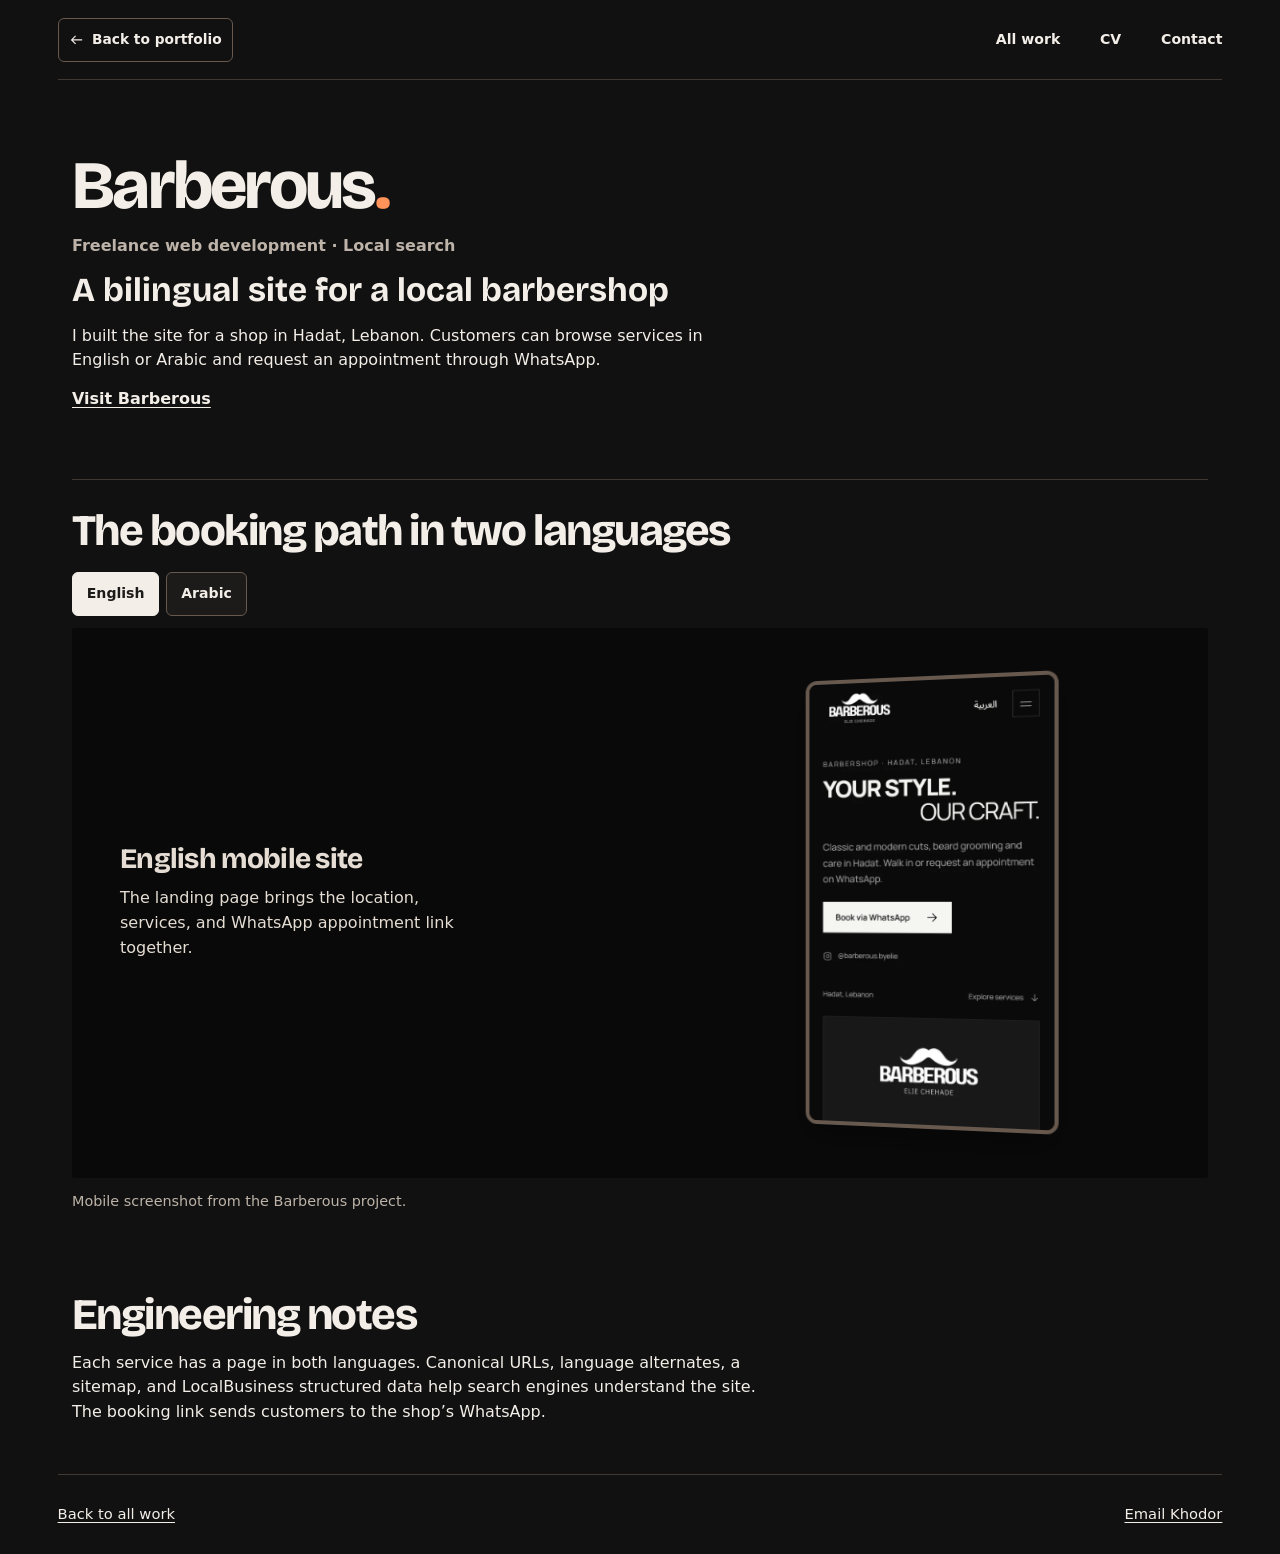
==== barberous.html @ b0292b47 "Replace Vite portfolio with static 3D portfolio" ====
<!doctype html>
<html lang="en">
<head>
  <meta charset="utf-8">
  <meta name="viewport" content="width=device-width, initial-scale=1">
  <meta name="description" content="Barberous, a bilingual barbershop site built by Khodor El Hajj Moussa.">
  <title>Barberous | Khodor El Hajj Moussa</title>
  <meta name="author" content="Khodor El Hajj Moussa">
  <meta name="theme-color" content="#101010">
  <link rel="canonical" href="https://portfolio-omega-gules-27.vercel.app/barberous.html">
  <link rel="preload" href="assets/bricolage.woff2" as="font" type="font/woff2" crossorigin>
  <meta property="og:type" content="website">
  <meta property="og:site_name" content="Khodor El Hajj Moussa">
  <meta property="og:title" content="Barberous | Khodor El Hajj Moussa">
  <meta property="og:description" content="Barberous, a bilingual barbershop site built by Khodor El Hajj Moussa.">
  <meta property="og:url" content="https://portfolio-omega-gules-27.vercel.app/barberous.html">
  <meta property="og:image" content="https://portfolio-omega-gules-27.vercel.app/assets/og/barberous.jpg">
  <meta property="og:image:type" content="image/jpeg">
  <meta property="og:image:width" content="1200">
  <meta property="og:image:height" content="630">
  <meta property="og:image:alt" content="Barberous bilingual mobile site case study">
  <meta property="og:locale" content="en_US">
  <meta name="twitter:card" content="summary_large_image">
  <meta name="twitter:title" content="Barberous | Khodor El Hajj Moussa">
  <meta name="twitter:description" content="Barberous, a bilingual barbershop site built by Khodor El Hajj Moussa.">
  <meta name="twitter:image" content="https://portfolio-omega-gules-27.vercel.app/assets/og/barberous.jpg">
  <meta name="twitter:image:alt" content="Barberous bilingual mobile site case study">
  <link rel="icon" href="assets/mark.svg" type="image/svg+xml">
  <link rel="stylesheet" href="style.css">
  <script src="case-exhibits.js" defer></script>
  <script src="page-back.js" defer></script>
</head>
<body class="case-page">
  <a class="skip" href="#main">Skip to content</a>
  <header class="shell masthead"><a class="back-link" href="index.html#work"><svg aria-hidden="true" viewBox="0 0 24 24"><path d="M20 12H4m6-6-6 6 6 6"/></svg> Back to portfolio</a><nav aria-label="Primary"><a href="index.html#work">All work</a><a href="resume.html">CV</a><a href="contact.html">Contact</a></nav></header>
  <main id="main" class="shell case-layout">
    <header class="case-intro"><h1>Barberous<span>.</span></h1><p class="role">Freelance web development · Local search</p><p class="case-hook">A bilingual site for a local barbershop</p><p>I built the site for a shop in Hadat, Lebanon. Customers can browse services in English or Arabic and request an appointment through WhatsApp.</p><p><a href="https://barberous.pages.dev/">Visit Barberous</a></p></header>
    <section class="artifact" aria-labelledby="barber-title">
      <h2 id="barber-title">The booking path in two languages</h2>
      <div class="case-exhibit" data-exhibit>
        <div class="case-controls" role="group" aria-label="Exhibit views" hidden>
          <button type="button" aria-controls="barber-view-0" aria-pressed="true">English</button>
          <button type="button" aria-controls="barber-view-1" aria-pressed="false">Arabic</button>
        </div>
        <p class="sr-only" role="status"></p>
        <figure class="case-view " id="barber-view-0">
          <div class="case-frame"><div class="barber-stage">
              <div><h3>English mobile site</h3><p>The landing page brings the location, services, and WhatsApp appointment link together.</p></div>
              <div class="barber-phone"><img src="assets/cases/barber-en.webp" alt="Barberous English mobile homepage with the booking button on the left." width="618" height="1110" loading="lazy"></div>
            </div></div>
          <figcaption>Mobile screenshot from the Barberous project.</figcaption>
        </figure>
        <figure class="case-view " id="barber-view-1">
          <div class="case-frame"><div class="barber-stage">
              <div><h3>Arabic mobile site</h3><p>The Arabic version mirrors the navigation and booking flow for right-to-left reading.</p></div>
              <div class="barber-phone"><img src="assets/cases/barber-ar.webp" alt="Barberous Arabic mobile homepage with right-to-left layout and booking button on the right." width="618" height="1110" loading="lazy"></div>
            </div></div>
          <figcaption>Mobile screenshot from the Barberous project.</figcaption>
        </figure>
      </div>
    </section>
    <section class="case-decision"><h2>Engineering notes</h2><p>Each service has a page in both languages. Canonical URLs, language alternates, a sitemap, and LocalBusiness structured data help search engines understand the site. The booking link sends customers to the shop’s WhatsApp.</p></section>
  </main>
  <footer class="shell footer"><a href="index.html#work">Back to all work</a><a href="contact.html">Email Khodor</a></footer>
</body>
</html>
---- style.css ----
@font-face {
  font-family: Bricolage;
  src: url("assets/bricolage.woff2") format("woff2");
  font-weight: 400 800;
  font-display: swap;
}

:root {
  color-scheme: dark;
  --paper: #111111;
  --surface: #1d1b19;
  --on-surface: #1d1b19;
  --ink: #f3eee8;
  --muted: #bdb3a8;
  --panel: #191715;
  --deep: #090909;
  --signal: #ff9359;
  --rule: #403832;
  --line: #68594e;
  --surface-sunken: #151413;
  --surface-panel: #201d1a;
  --text-soft: #e5ddd4;
  --on-signal: #21140d;
  --accent-dim: #bd805e;
  --accent-pale: #edc0a4;
  --panel-deep: #181614;
  --panel-active: #29201c;
  --line-warm: #806454;
  --code-text: #f6cfb9;
  --ease: cubic-bezier(.2, .75, .2, 1);
  font: 100%/1.55 system-ui, sans-serif;
  color: var(--ink);
  background: var(--paper);
}

* { box-sizing: border-box; }
html { scroll-behavior: smooth; }
body, h1, h2, h3, p, figure { margin: 0; }
[hidden] { display: none !important; }
a { color: inherit; text-underline-offset: .2em; }
a:hover { text-decoration-thickness: .13em; }
button { color: inherit; font: inherit; cursor: pointer; }
button:disabled { cursor: default; }
::selection { background: var(--signal); color: var(--on-signal); }
html { scrollbar-color: #574332 var(--paper); scrollbar-width: thin; }
::-webkit-scrollbar { width: 10px; height: 10px; }
::-webkit-scrollbar-track { background: var(--paper); }
::-webkit-scrollbar-thumb { background: #574332; border-radius: 10px; border: 2px solid var(--paper); }
::-webkit-scrollbar-thumb:hover { background: var(--accent-dim); }
:focus-visible { outline: 3px solid currentColor; outline-offset: 4px; }
img { max-width: 100%; }
section[id] { scroll-margin-top: 1.25rem; }
h1, h2, h3 { font-family: Bricolage, sans-serif; line-height: 1.02; font-weight: 750; }
h1 { font-size: clamp(2.75rem, 6.6vw, 6rem); letter-spacing: -.04em; }
h2 { font-size: clamp(2.3rem, 4.4vw, 4.1rem); letter-spacing: -.035em; }
h3 { font-size: clamp(1.35rem, 2.2vw, 2.05rem); letter-spacing: -.025em; }
h1 > span { color: var(--signal); }
.symbols, .sr-only { position: absolute; width: 1px; height: 1px; overflow: hidden; clip-path: inset(50%); }
.skip { position: fixed; z-index: 10; top: .8rem; left: .8rem; padding: .75rem 1rem; background: var(--surface); clip-path: inset(50%); }
.skip:focus { clip-path: none; }

.shell { width: min(82rem, calc(100% - clamp(2rem, 9vw, 9rem))); margin-inline: auto; }
.masthead, .footer { display: flex; justify-content: space-between; align-items: center; gap: .75rem 1.5rem; flex-wrap: wrap; padding-block: 1.1rem; }
.masthead { border-bottom: 1px solid var(--rule); }
.masthead nav { display: flex; align-items: center; gap: clamp(.7rem, 3.1vw, 2.4rem); }
.masthead nav a, .brand { text-decoration: none; font-size: .88rem; font-weight: 680; }
.masthead nav a { display: inline-flex; align-items: center; justify-content: center; min-height: 44px; min-width: 24px; }
.masthead nav a:hover { text-decoration: underline; }
.back-link {
  display: inline-flex;
  align-items: center;
  gap: .45rem;
  min-height: 44px;
  padding: .35rem .65rem;
  border: 1px solid var(--line);
  border-radius: 6px;
  color: var(--ink);
  font-size: .86rem;
  font-weight: 700;
  text-decoration: none;
}
.back-link:hover { border-color: var(--signal); color: var(--signal); }
.contact-page-links { display: flex; flex-wrap: wrap; align-items: center; gap: .8rem 1.2rem; margin-top: 1.2rem; }
.contact-page-links .action { min-width: 0; overflow-wrap: anywhere; }
.contact-page, .error-page { min-height: 100vh; min-height: 100svh; display: flex; flex-direction: column; }
.contact-page main, .error-page main { flex: 1; display: flex; align-items: center; }
.contact-page main > .case-intro, .error-page main > .case-intro { width: 100%; }
.brand, .nav-cv { display: inline-flex; align-items: center; gap: .55rem; }
.brand { min-height: 44px; min-width: 44px; }
.brand > span { letter-spacing: .075em; font-size: .75rem; }
.brand-detail { color: var(--muted); }
.mark { display: inline-flex; }
.mark img { display: block; }
.masthead svg, .text-link svg, .action svg, .project-content > svg, .model-controls svg { width: 1.15em; height: 1.15em; fill: none; stroke: currentColor; stroke-width: 1.8; }
.nav-cv { border: 1px solid var(--rule); border-radius: 6px; padding: .4rem .68rem; }
.footer { border-top: 1px solid var(--rule); font-size: .92rem; }
.footer a { display: inline-flex; align-items: center; min-height: 44px; }

.hero { display: grid; grid-template-columns: minmax(0, 1fr) minmax(0, 1.09fr); align-items: center; gap: clamp(1.75rem, 4vw, 4.5rem); padding-block: clamp(1.8rem, 3.6vw, 3.65rem) clamp(1.8rem, 3.1vw, 3.3rem); }
.hero h1 { font-size: clamp(3rem, 6vw, 6rem); }
.intro .role { display: flex; align-items: center; flex-wrap: wrap; gap: .55rem; margin-top: 1.5rem; font-size: clamp(.99rem, 1.7vw, 1.24rem); }
.role { font-weight: 730; }
.intro .role span { width: .28rem; height: .28rem; border-radius: 50%; background: var(--signal); }
.intro-copy { margin-top: .75rem; max-width: 42ch; color: var(--muted); font-size: clamp(1rem, 1.4vw, 1.12rem); }
.hero-actions { display: flex; align-items: center; flex-wrap: wrap; gap: .65rem 1.4rem; margin-top: 1.8rem; }
.action, .text-link { display: inline-flex; align-items: center; gap: .6rem; min-height: 44px; font-size: .93rem; font-weight: 700; }
.action { padding: .79rem 1rem; border-radius: 7px; text-decoration: none; background: var(--ink); color: var(--on-surface); transition: background .2s; }
.action:hover { background: var(--signal); }
.action:focus-visible { outline-color: var(--ink); }
.text-link svg, .project-content > svg { flex: none; transition: transform .28s var(--ease); }
.text-link:hover svg, .project:hover .project-content > svg { transform: translate(3px, -3px); }

.model { min-width: 0; }
.model-stage {
  position: relative;
  isolation: isolate;
  display: grid;
  place-items: center;
  overflow: hidden;
  width: 100%;
  aspect-ratio: 1.19;
  min-height: 17rem;
  max-height: 32rem;
  border: 1px solid var(--line);
  border-radius: 14px;
  background:
    radial-gradient(ellipse at 50% 44%, var(--surface-panel)a8, transparent 69%),
    linear-gradient(var(--surface-sunken)2c 1px, transparent 1px) center / 25px 25px,
    linear-gradient(90deg, var(--surface-sunken)2c 1px, transparent 1px) center / 25px 25px,
    var(--surface-panel);
}
.model-stage::before { content: ""; position: absolute; inset: 63% 21% 12%; background: radial-gradient(ellipse, var(--surface-sunken)45, transparent 66%); transform: rotate(-12deg); }
.model-stage canvas, .model-preview { position: absolute; width: 100%; height: 100%; inset: 0; object-fit: contain; }
.model-preview { pointer-events: none; }
.model-stage canvas { touch-action: pan-y; cursor: grab; }
.model-stage canvas:active { cursor: grabbing; }
.model-ready .model-preview { visibility: hidden; }
.model-top { position: absolute; z-index: 1; inset: .95rem .95rem auto; display: flex; justify-content: space-between; gap: .5rem; pointer-events: none; }
.model-top span { font: .66rem/1.4 ui-monospace, monospace; letter-spacing: .06em; }
.model-top i { display: inline-block; width: .42rem; height: .42rem; margin-right: .2rem; border-radius: 50%; background: var(--surface-sunken); }
.model-axis { position: absolute; z-index: 1; left: .85rem; bottom: .7rem; width: 2.3rem; pointer-events: none; }
.model-axis svg { display: block; fill: none; stroke: #4e3b2e; stroke-width: 1.3; }
.model-controls { position: absolute; z-index: 1; right: .75rem; bottom: .75rem; display: flex; gap: .4rem; }
.model-controls button { display: inline-flex; align-items: center; gap: .35rem; min-width: 44px; min-height: 44px; justify-content: center; padding: .35rem .65rem; background: var(--surface); border: 1px solid var(--line); border-radius: 6px; font-size: .82rem; font-weight: 720; }
.model-controls button:hover { background: var(--signal); color: var(--deep); }
.model figcaption { display: flex; align-items: center; justify-content: space-between; gap: .5rem 1rem; padding-top: .75rem; }
.model figcaption strong { display: block; font-size: .88rem; }
.model figcaption small { display: block; color: var(--muted); font-size: .78rem; }
.model figcaption a { white-space: nowrap; font-size: .82rem; }


.work, .experience-section { padding-block: clamp(2.4rem, 4.8vw, 4.75rem); }
.section-heading { display: flex; align-items: end; justify-content: space-between; flex-wrap: wrap; gap: 1rem; margin-bottom: 1.45rem; }
.section-heading p, .section-intro p { margin-top: .65rem; color: var(--muted); }
.project-content { position: relative; padding: clamp(1rem, 2.15vw, 1.65rem); padding-right: 3.25rem; }
.project-content span { display: block; color: var(--muted); font-size: .78rem; font-weight: 680; }
.project-content > svg { position: absolute; right: 1.25rem; top: 1.35rem; }
.lab { background: var(--surface-panel); border-block: 1px solid var(--rule); }
.lab-layout { display: grid; grid-template-columns: minmax(0, .7fr) minmax(0, 1.3fr); gap: clamp(1.5rem, 6vw, 6rem); align-items: center; padding-block: clamp(1.6rem, 3.9vw, 3.4rem); }
.section-intro p { max-width: 40ch; }
.section-intro .text-link { margin-top: 1.3rem; }
.exhibit { min-width: 0; background: var(--panel); padding: clamp(1rem, 3vw, 1.85rem); border: 1px solid var(--line); border-radius: 13px; }
.exhibit-title { display: flex; flex-wrap: wrap; align-items: baseline; justify-content: space-between; gap: .45rem; }
.exhibit-title span { color: var(--signal); font: .68rem ui-monospace, monospace; letter-spacing: .09em; }
.question { margin-top: .4rem; font-size: .96rem; }
.trace { display: block; width: 100%; margin-top: .8rem; background: var(--surface-sunken); border-radius: 6px; }
.trace-node { color: var(--text-soft); }
.trace-node .plate { fill: url(#plate); stroke: currentColor; stroke-width: 2; }
.trace[data-active="0"] [data-stage="0"], .trace[data-active="1"] [data-stage="1"], .trace[data-active="2"] [data-stage="2"], .trace[data-active="3"] [data-stage="3"] { color: var(--signal); }
.trace[data-active="1"] .trace-wires path:nth-child(1), .trace[data-active="2"] .trace-wires path:nth-child(-n+2), .trace[data-active="3"] .trace-wires path:nth-child(-n+3) { stroke: var(--signal); stroke-width: 3; }
.pipeline { list-style: none; display: grid; grid-template-columns: repeat(4, minmax(0, 1fr)); gap: .35rem; margin: .8rem 0 0; padding: 0; }
.pipeline button { width: 100%; min-height: 44px; padding: .38rem .12rem; border: 1px solid var(--line); border-radius: 5px; background: transparent; font-size: .8rem; }
.pipeline button[aria-current], .pipeline button:hover { color: var(--signal); border-color: currentColor; }
.pipeline button[aria-current] { background: var(--surface-sunken); font-weight: 700; }
.status { min-height: 3.25em; margin-top: .65rem; font-size: .9rem; }

.experience-section, .about { display: grid; grid-template-columns: minmax(0, .75fr) minmax(0, 1.25fr); gap: clamp(1.35rem, 5vw, 5rem); }
.timeline { list-style: none; margin: 0; padding: 0; border-top: 1px solid var(--rule); }
.timeline li { display: grid; grid-template-columns: minmax(7.5rem, .7fr) 1.3fr; gap: .4rem 1rem; padding: 1.15rem 0; border-bottom: 1px solid var(--rule); }
.timeline-date { font-size: .84rem; font-weight: 700; color: var(--muted); }
.timeline h3 { font-size: 1.45rem; }
.timeline p, .timeline a { margin-top: .35rem; font-size: .92rem; }
.timeline a { display: inline-flex; align-items: center; min-height: 44px; }
.work-chapter.experience-in-work { padding-block: clamp(2.2rem, 4vw, 3.4rem) 0; }
.experience-in-work .experience-section { padding-block: 0; }
.about { border-top: 1px solid var(--rule); padding-block: clamp(2rem, 5vw, 4rem); }
.about p { max-width: 65ch; }
.about p + p { margin-top: .7rem; }
.contact { background: #e7773b; color: #160f0b; border-top: 1px solid #a44f27; }
.contact-layout { display: flex; flex-wrap: wrap; justify-content: space-between; align-items: end; gap: 1.5rem; padding-block: clamp(2rem, 5vw, 4.5rem); }
.contact-email { display: inline-flex; align-items: center; min-height: 44px; max-width: 100%; margin-top: .65rem; overflow-wrap: anywhere; }
.contact-links { display: flex; flex-wrap: wrap; gap: .65rem 1.4rem; }

.case-layout, .notes { padding-block: clamp(1.7rem, 3.8vw, 3.65rem); }
.case-page .case-layout { max-width: 71rem; }
.case-intro { max-width: 58rem; padding-block: 1.4rem 1rem; }
.case-intro h1 { font-size: clamp(2.55rem, 5.3vw, 4.8rem); }
.case-intro p, .case-decision p, .notes p { max-width: 68ch; margin-top: .85rem; }
.case-intro .role { color: var(--muted); }
.case-hook { font: 700 clamp(1.35rem, 2.8vw, 2.1rem)/1.12 Bricolage, sans-serif; }
.case-intro a, .resume-section a { font-weight: 700; }
.artifact { margin-block: clamp(2rem, 4vw, 3.8rem); padding-block: clamp(1.3rem, 2.25vw, 2rem); border-top: 1px solid var(--rule); }
.artifact h2, .case-decision h2, .resume-section h2, .notes h2 { font-size: clamp(1.75rem, 3.4vw, 2.85rem); }
.artifact-label { color: var(--muted); font-size: .74rem; font-weight: 750; margin-block: 1.35rem .55rem; letter-spacing: .09em; text-transform: uppercase; }
.artifact-steps { display: grid; grid-template-columns: repeat(auto-fit, minmax(min(100%, 13rem), 1fr)); gap: .65rem; align-items: stretch; }
.artifact-step { padding: .85rem; background: var(--surface); border: 1px solid var(--line); border-radius: 7px; }
.artifact-step h3 { font-size: .95rem; line-height: 1.2; letter-spacing: 0; }
.artifact-step h3 span { color: var(--muted); margin-right: .4rem; font: .8rem ui-monospace, monospace; }
.artifact-step p { margin-top: .45rem; color: var(--muted); font-size: .92rem; }
.artifact details { background: var(--surface); border: 1px solid var(--line); border-radius: 7px; }
.artifact details[open] { border-color: var(--line); }
.artifact summary { padding: .85rem; cursor: pointer; font-weight: 700; }
.artifact summary:hover { text-decoration: underline; }
.artifact summary span { color: var(--muted); margin-right: .4rem; font: .8rem ui-monospace, monospace; }
.artifact details p { padding: 0 .85rem .85rem; font-size: .92rem; }
.evidence { display: grid; grid-template-columns: repeat(auto-fit, minmax(min(100%, 24rem), 1fr)); gap: 1rem; margin-block: 1rem; }
.evidence img, .archive-image img { display: block; width: 100%; height: auto; border-radius: 8px; }
.evidence figcaption, .archive-image figcaption { color: var(--muted); margin-top: .55rem; font-size: .87rem; }
.archive-image { margin: 1.25rem 0 0; max-width: 58rem; }
.specimen { margin: 1.2rem 0; padding: 1rem; background: var(--surface); border-radius: 8px; }
.specimen figcaption { font-weight: 700; }
.specimen pre { overflow: auto; padding: .65rem; border: 1px solid var(--rule); }
.draft { display: grid; grid-template-columns: repeat(auto-fit, minmax(min(100%, 11rem), 1fr)); gap: .6rem 1rem; margin-bottom: 0; }
.draft dt { color: var(--muted); font-size: .82rem; }
.draft dd { margin: .2rem 0 0; }
.notes article, .resume-section { border-top: 1px solid var(--rule); margin-top: 2rem; padding-top: 1.45rem; }
.notes article a { display: inline-block; margin-top: .85rem; }
.resume > p, .resume-section p { margin-top: .65rem; max-width: 68ch; }
.print-only { display: none; }
.resume > .action { margin-top: 1.15rem; }
.resume-section article { margin-top: 1.55rem; }
.resume-section article h3 { font-size: clamp(1.2rem, 2.4vw, 1.7rem); }
.resume-date { color: var(--muted); font-size: .88rem; }
.resume-projects, .skill-list { list-style: none; margin: .9rem 0 0; padding: 0; }
.resume-projects li, .skill-list li { padding-block: .48rem; border-bottom: 1px solid var(--rule); }
.resume-nav { display: flex; flex-wrap: wrap; gap: .5rem 1rem; margin-top: 1.2rem; font-weight: 680; }
.resume-nav a, .case-jump a { display: inline-flex; align-items: center; min-height: 44px; }

@media (max-width: 57rem) {
  .hero { grid-template-columns: minmax(0, 1fr) minmax(0, 1fr); }
  .brand-detail { display: none; }
}
@media (max-width: 45rem) {
  .hero, .lab-layout, .experience-section, .about { grid-template-columns: minmax(0, 1fr); }
  .hero h1 { font-size: clamp(3rem, 9.8vw, 5.5rem); }
  .hero-actions { margin-top: 1.2rem; }
  .model-stage { max-height: none; }
}
@media (max-width: 26rem) {
  .masthead { gap: .45rem; }
  .masthead nav { gap: .6rem; }
  .masthead nav a { font-size: .79rem; }
  .brand > span { display: none; }
  .model-top span { font-size: .57rem; }
  .model figcaption { align-items: start; }
  .timeline li { grid-template-columns: minmax(0, 1fr); }
}
@media (prefers-reduced-motion: reduce) {
  html { scroll-behavior: auto; }
  *, *::before, *::after { animation-duration: .01ms !important; transition-duration: .01ms !important; }
}
@page { size: A4; margin: 14mm 16mm; }
@media print {
  :root { color-scheme: light; --paper: #fff; --surface: #fff; --on-surface: #111; --ink: #111; --muted: #444; --rule: #ccc; background: white; color: black; font-size: 10pt; }
  .resume .action, .resume-nav, body:has(.resume) .masthead, body:has(.resume) .footer { display: none; }
  .print-only { display: block; }
  .resume { width: 100%; padding: 0; }
  .resume h1 { font-size: 28pt; }
  .resume #projects { break-before: page; border-top: 0; }
  .resume-section article { break-inside: avoid; }
}

/* Project exhibits */
.case-exhibit { margin-top: 1.2rem; min-width: 0; }
.case-controls { display: flex; flex-wrap: wrap; gap: .45rem; margin-bottom: .75rem; }
.case-controls button { padding: .55rem .86rem; min-height: 44px; border: 1px solid var(--line); border-radius: 6px; background: var(--surface); font-size: .88rem; font-weight: 720; }
.case-controls button:hover { border-color: var(--ink); }
.case-controls button[aria-pressed="true"] { color: var(--on-surface); background: var(--ink); border-color: var(--ink); }
.case-controls button:focus-visible { outline-color: var(--ink); }
.case-view { display: grid; gap: .8rem; }
.case-view + .case-view:not([hidden]) { margin-top: 1.2rem; }
.case-view figcaption { max-width: 68ch; color: var(--muted); font-size: .9rem; }
.case-frame { min-width: 0; overflow: hidden; border-radius: 3px; background: var(--deep); }
.case-frame > a { display: block; }
.case-frame > a:focus-visible { outline-color: var(--signal); outline-offset: -5px; }
.case-frame img { width: 100%; height: auto; display: block; }
.case-screen { max-width: 46rem; }
.case-screen .case-frame { padding: clamp(.4rem, 1.25vw, .8rem); }
.case-screen .case-frame img { border-radius: 5px; aspect-ratio: 1.98; object-fit: contain; }
.barber-stage { display: grid; grid-template-columns: minmax(0, 1fr) minmax(0, .92fr); align-items: center; gap: clamp(1rem, 6vw, 5rem); padding: clamp(1.15rem, 4vw, 3rem); color: var(--text-soft); }
.barber-stage p { margin-top: .75rem; max-width: 34ch; color: var(--text-soft); }
.barber-phone { width: min(100%, 16rem); justify-self: center; border-radius: 12px; overflow: hidden; border: 4px solid var(--line); box-shadow: 0 .8rem 2rem #0006; transform: perspective(50rem) rotateY(-9deg); }
.barber-phone img { display: block; width: 100%; height: auto; }
@media (max-width: 34rem) {
  .barber-stage { grid-template-columns: minmax(0, 1fr); }
}
/* Project index and evidence gallery */
.work-index { display: flex; flex-wrap: wrap; gap: .55rem; margin-block: 1rem 1.8rem; }
.work-index a { display: inline-flex; align-items: center; gap: .55rem; min-height: 44px; padding: .5rem .8rem; border: 1px solid var(--rule); border-radius: 6px; font-size: .86rem; font-weight: 700; text-decoration: none; }
.work-index a:hover { background: var(--surface-panel); }
.work-index svg { width: 1.05em; height: 1.05em; fill: none; stroke: currentColor; stroke-width: 1.6; }
.work-chapter { border-top: 1px solid var(--rule); padding-block: .95rem 0; }
.work-chapter + .work-chapter { margin-top: clamp(1.9rem, 4.15vw, 3.6rem); }
.work-chapter > header { display: flex; flex-wrap: wrap; align-items: baseline; justify-content: space-between; gap: .5rem 1.2rem; margin-bottom: 1.15rem; }
.work-chapter h3 { font-size: clamp(1.65rem, 3.2vw, 2.5rem); }
.work-chapter > header p { color: var(--muted); max-width: 53ch; font-size: .93rem; }
.work-spread { display: grid; grid-template-columns: minmax(0, 1.11fr) minmax(0, .89fr); gap: 1rem; }
.work-chapter:nth-of-type(even) .work-spread { grid-template-columns: minmax(0, .89fr) minmax(0, 1.11fr); }
.work-card { display: flex; flex-direction: column; min-width: 0; overflow: hidden; text-decoration: none; border: 1px solid var(--rule); border-radius: 3px; background: var(--surface); }
.work-media { position: relative; display: grid; place-items: center; height: clamp(9rem, 16vw, 14rem); overflow: hidden; background: var(--surface-panel); }
.work-media img { width: 100%; height: 100%; object-fit: cover; transition: transform .45s var(--ease); }
.work-media > span { position: absolute; left: .65rem; bottom: .65rem; padding: .25rem .45rem; border-radius: 4px; background: var(--deep); color: var(--text-soft); font-size: .69rem; font-weight: 650; }
.work-card:hover .work-media img, .work-card:focus-visible .work-media img { transform: scale(1.045); }
.work-card--barber .work-media { background: var(--surface-sunken); }
.work-card--barber img { position: absolute; top: .85rem; left: 50%; width: auto; height: calc(100% + 3rem); border: 4px solid var(--line); border-radius: 12px; transform: translateX(-50%) rotate(-7deg); }
.work-card--barber:hover .work-media img, .work-card--barber:focus-visible .work-media img { transform: translateX(-50%) rotate(-3deg) scale(1.03); }
.work-card--finance .work-media, .work-card--rag .work-media { padding: .85rem; }
.work-card--finance img, .work-card--rag img { object-fit: cover; object-position: top; border-radius: 5px; box-shadow: 0 .5rem 1.35rem #00000031; }
.work-card--asl .work-media { background: var(--surface-sunken); }
.work-card--asl img { object-fit: contain; }
.work-card h4 { margin: .38rem 0 0; font: 740 clamp(1.45rem, 2.65vw, 2.25rem)/1.03 Bricolage, sans-serif; letter-spacing: -.027em; }
.work-card:hover h4, .work-card:focus-visible h4 { text-decoration: underline; text-decoration-thickness: .07em; text-underline-offset: .17em; }
.lab-layout { grid-template-columns: repeat(2, minmax(0, 1fr)); gap: clamp(1rem, 3vw, 2.5rem); align-items: start; }
.lab-layout > .section-intro { grid-column: 1 / -1; }
.lab .model-top, .lab .model-controls { color: var(--ink); }
.lab .model figcaption small { color: var(--muted); }
.lab .model-stage { min-height: 16rem; max-height: 26rem; }
@media (min-width: 57rem) {
  .lab-layout { align-items: stretch; }
  .lab .model { display: flex; flex-direction: column; }
  .lab .model-stage { flex: 1 1 auto; min-height: 0; max-height: none; }
}
@media (max-width: 56.99rem) {
  .lab-layout { grid-template-columns: minmax(0, 1fr); }
}
.lab .exhibit { align-self: start; color: var(--text-soft); }
.lab .trace { max-height: 14rem; }
@media (max-width: 45rem) {
  .work-spread, .work-chapter:nth-of-type(even) .work-spread, .lab-layout { grid-template-columns: minmax(0, 1fr); }
  .work-media { height: clamp(11rem, 53vw, 18rem); }
  .work-index { margin-bottom: 1.65rem; }
}
.sync-architecture { margin-block: 1.1rem; }
.sync-architecture figcaption { color: var(--muted); font-size: .88rem; margin-top: .5rem; }
.sync-demo { margin-block: 1.4rem; padding: clamp(.85rem, 3vw, 1.6rem); background: var(--deep); color: var(--text-soft); border-radius: 10px; }
.sync-nodes { display: grid; grid-template-columns: repeat(3, minmax(0, 1fr)); gap: .5rem; margin-top: .95rem; }
.sync-nodes > div { display: flex; flex-direction: column; min-width: 0; gap: .25rem; border: 1px solid var(--line); border-radius: 7px; padding: clamp(.5rem, 1.8vw, .95rem); background: var(--surface-sunken); }
.sync-nodes small, .sync-nodes span { color: var(--text-soft); font-size: .73rem; }
.sync-nodes strong { overflow-wrap: anywhere; font-size: clamp(.77rem, 2vw, 1.3rem); }
.sync-demo[data-phase="receive"] .sync-nodes > :nth-child(2),
.sync-demo[data-phase="apply"] .sync-nodes > :nth-child(3),
.sync-demo[data-phase="ack"] .sync-nodes > :nth-child(2) { border-color: var(--signal); }
.sync-rail { position: relative; height: 1.5rem; margin-inline: 12%; }
.sync-rail::before { content: ""; position: absolute; inset: 50% 0 auto; border-top: 1px dashed var(--line); }
.sync-rail i { display: block; height: 100%; width: 8px; position: relative; left: 0; transform: translateX(-50%); }
.sync-rail i::before { content: ""; position: absolute; top: calc(50% - 4px); left: 0; width: 8px; height: 8px; border-radius: 50%; background: var(--signal); }
.sync-demo[data-phase="receive"] .sync-rail i { left: 50%; }
.sync-demo[data-phase="apply"] .sync-rail i { left: 100%; }
#sync-status { min-height: 2.8em; margin-bottom: .6rem; font-size: .88rem; }
.sync-actions { margin-bottom: 0; }
.sync-actions button { color: var(--ink); }
.sync-actions button:focus-visible { outline-color: var(--signal); }
.sync-setup { max-width: 26rem; }
.security-lab {
  --security-accent: #f4a273;
  margin-block: clamp(1.35rem, 3.4vw, 2.65rem);
  padding: clamp(.85rem, 3vw, 2rem);
  border: 1px solid var(--line);
  border-radius: 14px;
  background: var(--surface-panel);
}
.security-lab-heading { display: flex; flex-wrap: wrap; align-items: baseline; justify-content: space-between; gap: .6rem 1.2rem; margin-bottom: 1.15rem; }
.security-lab-heading h2 { font-size: clamp(1.8rem, 3.5vw, 2.65rem); }
.security-lab-heading p { margin-top: .55rem; color: var(--muted); }
.security-lab-heading > span, #security-counter, .security-panel-meta, .security-result span {
  font: .72rem/1.35 ui-monospace, monospace;
  letter-spacing: .08em;
  text-transform: uppercase;
}
.security-lab-heading > span, #security-counter { color: var(--muted); }
.security-controls { margin-bottom: 1.25rem; }
.security-controls .case-controls { margin: 0; }
.security-controls button[aria-pressed="true"] { color: var(--on-signal); background: var(--security-accent); border-color: var(--security-accent); }
.security-walkthrough {
  display: grid;
  grid-template-columns: minmax(0, .72fr) minmax(0, 1.28fr);
  align-items: start;
  gap: clamp(.8rem, 3vw, 2rem);
}
.security-flow {
  display: grid;
  gap: .7rem;
  padding: .9rem;
  border: 1px solid var(--line);
  border-radius: 9px;
  background: var(--panel-deep);
}
.security-flow-heading { display: flex; align-items: baseline; justify-content: space-between; gap: .5rem; }
.security-progress { height: 3px; border-radius: 3px; background: #554238; }
.security-current {
  margin-top: .5rem;
  color: var(--accent-pale);
  font: .72rem/1.35 ui-monospace, monospace;
  letter-spacing: .05em;
  text-transform: uppercase;
}
.security-current span:first-child { color: var(--ink); }
.security-progress::before {
  content: "";
  display: block;
  height: 100%;
  border-radius: inherit;
  background: var(--security-accent);
  transform: scaleX(var(--security-progress, .1667));
  transform-origin: left;
  transition: transform .35s var(--ease);
}
.security-lane h3 { display: flex; justify-content: space-between; gap: .3rem; align-items: baseline; font-size: .85rem; }
.security-lane h3 span { color: var(--muted); font: .72rem/1.3 system-ui, sans-serif; }
.security-steps { display: grid; grid-template-columns: repeat(2, minmax(0, 1fr)); gap: .3rem; list-style: none; margin: .35rem 0 0; padding: 0; }
.security-steps button {
  display: flex;
  align-items: center;
  gap: .4rem;
  width: 100%;
  height: 100%;
  min-height: 44px;
  padding: .3rem .45rem;
  border: 1px solid var(--line);
  border-radius: 4px;
  background: #211b19;
  color: var(--ink);
  text-align: left;
  font-size: .75rem;
  font-weight: 650;
  line-height: 1.2;
  transition: border-color .25s;
}
.security-steps button span:first-child { color: #ddaa8c; font: 700 .73rem/1 ui-monospace, monospace; }
.security-steps button:hover, .security-steps [data-passed] { border-color: var(--accent-dim); }
.security-steps [aria-current="step"] { border-color: var(--security-accent); background: var(--security-accent); color: var(--on-signal); }
.security-steps [aria-current="step"] span:first-child { color: inherit; }
.security-controls button:focus-visible, .security-steps button:focus-visible, .security-panel:focus-visible { outline-color: var(--security-accent); }
.security-fixture { margin: 0 0 .65rem; color: var(--accent-pale); font-size: .86rem; overflow-wrap: anywhere; }
.security-chapters {
  --rail-gap: clamp(.75rem, 2vw, 1.3rem);
  display: grid;
  gap: .55rem;
  margin: 0;
  padding: 0 0 0 var(--rail-gap);
  border-left: 1px solid var(--line);
  list-style: none;
}
.security-chapter { position: relative; display: grid; min-height: clamp(10rem, 29svh, 17rem); }
.security-chapter::before {
  content: "";
  position: absolute;
  top: 1.35rem;
  left: calc(-1 * var(--rail-gap) - 4px);
  width: 7px;
  height: 7px;
  border: 1px solid var(--accent-dim);
  border-radius: 50%;
  background: var(--surface-panel);
}
.security-chapter[data-active]::before { border-color: var(--security-accent); background: var(--security-accent); }
.security-panel {
  align-self: start;
  min-width: 0;
  padding: clamp(.85rem, 2.3vw, 1.5rem);
  border: 1px solid var(--line);
  border-left: 3px solid var(--line);
  border-radius: 0 7px 7px 0;
  background: var(--panel-deep);
  transition: border-color .35s, background-color .35s;
}
.security-chapter[data-active] .security-panel { border-left-color: var(--security-accent); background: var(--panel-active); }
.security-panel-meta { display: flex; flex-wrap: wrap; align-items: center; justify-content: space-between; gap: .3rem .7rem; color: var(--accent-pale); }
.security-panel-meta [data-state] { padding: .25rem .4rem; border: 1px solid var(--line-warm); border-radius: 3px; overflow-wrap: anywhere; }
.security-panel h3 { margin-block: .55rem .35rem; font-size: clamp(1.18rem, 2.3vw, 1.75rem); }
.security-panel [data-detail], .security-note { max-width: 60ch; color: var(--muted); font-size: .94rem; }
.security-panel pre { margin: .75rem 0 0; padding: .65rem; border-radius: 4px; background: #151311; color: var(--code-text); white-space: pre-wrap; overflow-wrap: anywhere; font-size: .77rem; }
.security-result { display: flex; flex-wrap: wrap; align-items: baseline; justify-content: space-between; gap: .35rem .7rem; margin-top: .85rem; padding: .65rem; border: 1px solid var(--line-warm); border-radius: 4px; color: var(--accent-pale); }
.security-chapter[data-active] .security-result { background: var(--security-accent); border-color: var(--security-accent); color: var(--on-signal); }
@media (min-height: 30rem) {
  .security-flow { position: sticky; top: .75rem; z-index: 1; }
}
@media (max-width: 45rem) {
  .security-walkthrough { display: block; }
  .security-flow { grid-template-columns: repeat(3, minmax(0, 1fr)); gap: .4rem; top: 0; margin-bottom: .8rem; padding: .55rem; }
  .security-flow-heading, .security-progress { grid-column: 1 / -1; }
  .security-current { grid-column: 1 / -1; }
  .security-lane h3 { justify-content: center; font-size: .73rem; }
  .security-lane h3 span { display: none; }
  .security-steps button { justify-content: center; padding: .2rem; }
  .security-steps button span:last-child { position: absolute; width: 1px; height: 1px; overflow: hidden; clip-path: inset(50%); }
}
@media (prefers-reduced-motion: reduce) {
  .security-progress::before, .security-steps button, .security-panel { transition: none; }
}
.security-architecture > p { margin-top: .7rem; max-width: 68ch; }
.security-phase-grid { display: grid; grid-template-columns: repeat(3, minmax(0, 1fr)); gap: .9rem; margin-top: 1.25rem; }
.security-phase-grid > section { padding: .85rem; border: 1px solid var(--line); border-radius: 8px; background: var(--surface); }
.security-phase-grid h3 { font-size: 1.4rem; }
.security-phase-grid h3 span { display: inline-block; margin-left: .25rem; color: var(--muted); font: 650 .75rem/1.3 system-ui, sans-serif; }
.security-phase-grid p { margin-block: .45rem .75rem; font-size: .9rem; }
.security-phase-grid details { border: 0; background: transparent; }
.security-phase-grid summary { padding: 0; font-size: .88rem; }
.security-phase-grid ol { padding-left: 1.4rem; margin: .4rem 0 0; font-size: .86rem; }
.work-card--security .work-media { background: var(--surface-sunken); }
.work-card--security img { object-fit: contain; }
@media (max-width: 45rem) {
  .security-phase-grid { grid-template-columns: minmax(0, 1fr); }
}
/* Project features and architecture exhibits */
.case-jump { display: flex; flex-wrap: wrap; gap: .5rem 1rem; margin-top: 1rem; }
.artifact > p { margin-top: .7rem; max-width: 65ch; }
.artifact--secondary h2 { font-size: clamp(1.6rem, 2.9vw, 2.25rem); }
.artifact-lede { color: var(--muted); max-width: 62ch; font-size: .94rem; }
.artifact--wide-media .case-screen { max-width: 100%; }
.artifact--wide-media .case-frame img { aspect-ratio: auto; }
@media (min-width: 58rem) {
  .artifact:has(> .artifact-steps):not(:has(> .sync-layout)) {
    display: grid;
    grid-template-columns: minmax(0, 1.42fr) minmax(17rem, .58fr);
    column-gap: clamp(2rem, 4.5vw, 4.5rem);
    align-items: start;
  }
  .artifact:has(> .artifact-steps):not(:has(> .sync-layout)) > h2 { grid-column: 1 / -1; }
  .artifact:has(> .artifact-steps):not(:has(> .sync-layout)) > :is(.case-exhibit, .case-screen) {
    grid-column: 1;
    grid-row: 2 / span 4;
  }
  .artifact:has(> .artifact-steps):not(:has(> .sync-layout)) > .specimen {
    grid-column: 2;
    grid-row: 2;
    margin: 0 0 .8rem;
  }
  .artifact:has(> .artifact-steps):not(:has(> .sync-layout)) > .artifact-label {
    grid-column: 2;
    margin-top: 0;
  }
  .artifact:has(> .artifact-steps):not(:has(> .sync-layout)) > .artifact-steps {
    grid-column: 2;
    grid-template-columns: minmax(0, 1fr);
  }
}
.process-strip { display: grid; grid-template-columns: repeat(3, minmax(0, 1fr)); gap: 1px; list-style: none; padding: 1px; margin: 1rem 0 0; background: var(--surface-sunken); border-radius: 9px; overflow: hidden; }
.process-strip li { padding: clamp(.85rem, 2.4vw, 1.45rem); background: var(--surface-sunken); color: var(--text-soft); }
.process-strip h3 { color: var(--text-soft); font-size: clamp(1.15rem, 2vw, 1.55rem); }
.process-strip li p { margin-top: .55rem; color: var(--text-soft); font-size: .88rem; }
.performance-figure { max-width: 62rem; padding: clamp(.85rem, 2.8vw, 1.45rem); margin-top: 1.2rem; border-radius: 9px; background: var(--surface-sunken); color: var(--text-soft); }
.performance-figure figcaption { display: flex; flex-wrap: wrap; align-items: baseline; justify-content: space-between; gap: .35rem 1rem; }
.performance-figure figcaption span { font-size: .8rem; color: var(--text-soft); }
.performance-bars { display: grid; gap: .8rem; margin: .9rem 0 0; }
.performance-bars > div { display: grid; grid-template-columns: minmax(7rem, .26fr) minmax(0, .74fr); align-items: center; gap: .65rem; }
.performance-bars dt { font-size: .85rem; }
.performance-bars dd { display: flex; align-items: center; gap: .65rem; margin: 0; }
.performance-bars dd strong { min-width: 4.5ch; white-space: nowrap; font-variant-numeric: tabular-nums; }
.performance-track { display: block; flex: 1; min-width: 0; height: .65rem; overflow: hidden; border-radius: 3px; background: var(--surface-sunken); }
.performance-track i { display: block; width: 100%; height: 100%; background: var(--surface-panel); }
.performance-after i { width: 44.7%; background: var(--signal); }
@media (max-width: 45rem) {
  .process-strip { grid-template-columns: minmax(0, 1fr); }
}
/* Ambient motion and compact exhibits */

.asl-controls { display: flex; flex-wrap: wrap; align-items: center; gap: .5rem; margin-bottom: .65rem; }
.asl-controls .case-controls { margin: 0; }
.loop-motion { margin-left: 0; min-height: 44px; }
.asl-artifact .case-view { max-width: 37rem; }
.asl-artifact .case-frame img { display: block; width: 100%; aspect-ratio: 16 / 9; object-fit: contain; }
.sync-layout { display: grid; grid-template-columns: minmax(0, .82fr) minmax(0, 1.18fr); gap: .85rem; align-items: start; margin-block: .95rem; }
.sync-layout .sync-architecture, .sync-layout .sync-demo { margin: 0; }
.sync-setup-note { margin-top: .85rem; }
.sync-setup-note figure { margin: 0 .85rem .85rem; }

@media (max-width: 57rem) {
  .sync-layout { grid-template-columns: minmax(0, 1fr); }
  .sync-layout .sync-architecture { max-width: 34rem; }
}
@media (max-width: 45rem) {
  .work-card { display: grid; grid-template-columns: minmax(5.1rem, .34fr) minmax(0, .66fr); }
  .work-card .work-media { height: 100%; min-height: 6.15rem; padding: 0; }
  .work-card .work-media > span { display: none; }
  .work-card .project-content { padding: .75rem 1.75rem .75rem .7rem; }
  .work-card .project-content > svg { top: .8rem; right: .45rem; width: .95rem; }
  .work-card h4 { font-size: clamp(1.2rem, 4.5vw, 1.45rem); }
  .work-card--barber img { top: .55rem; height: calc(100% + 1rem); }
  .work-card--asl img, .work-card--security img { object-fit: cover; }
}
/* Case studies opened inside the planet retain the shared reader controls. */
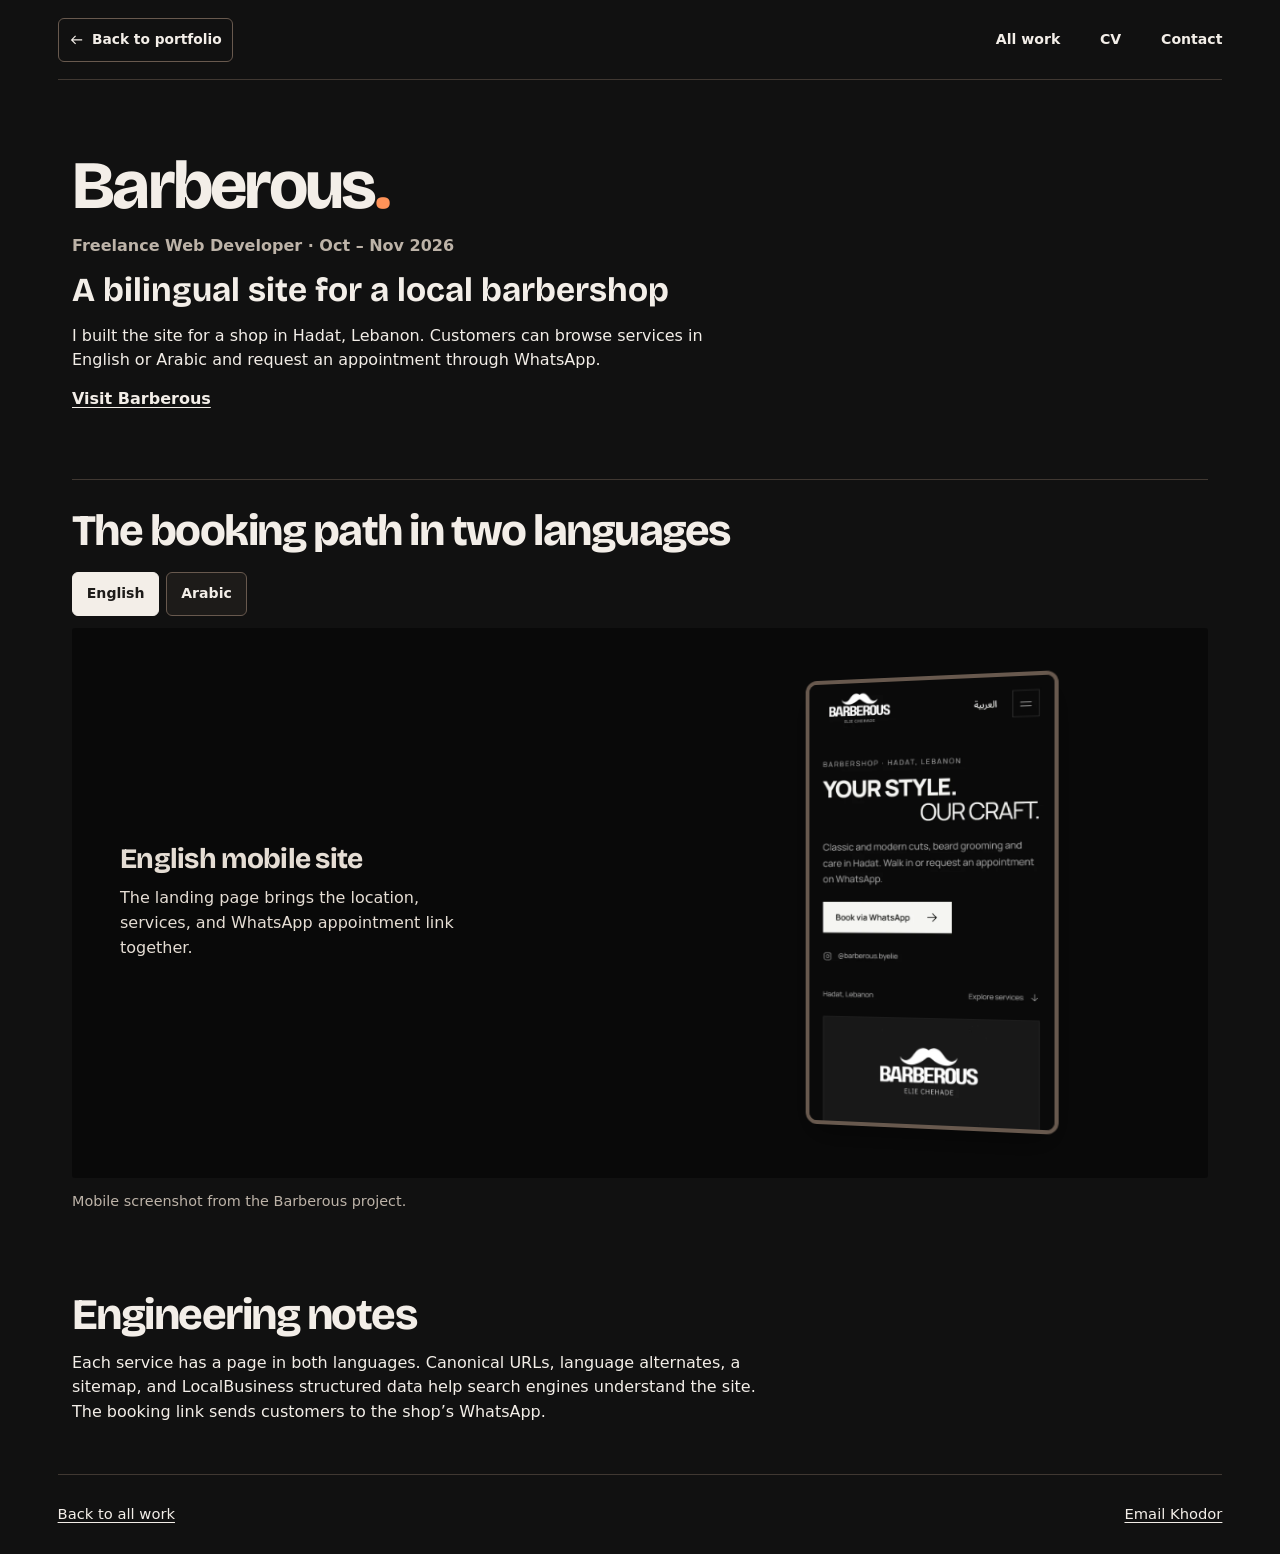
==== commit 9a0d1cfa: "Initial commit: portfolio" ====
--- a/barberous.html
+++ b/barberous.html
@@ -34,7 +34,7 @@
   <a class="skip" href="#main">Skip to content</a>
   <header class="shell masthead"><a class="back-link" href="index.html#work"><svg aria-hidden="true" viewBox="0 0 24 24"><path d="M20 12H4m6-6-6 6 6 6"/></svg> Back to portfolio</a><nav aria-label="Primary"><a href="index.html#work">All work</a><a href="resume.html">CV</a><a href="contact.html">Contact</a></nav></header>
   <main id="main" class="shell case-layout">
-    <header class="case-intro"><h1>Barberous<span>.</span></h1><p class="role">Freelance web development · Local search</p><p class="case-hook">A bilingual site for a local barbershop</p><p>I built the site for a shop in Hadat, Lebanon. Customers can browse services in English or Arabic and request an appointment through WhatsApp.</p><p><a href="https://barberous.pages.dev/">Visit Barberous</a></p></header>
+    <header class="case-intro"><h1>Barberous<span>.</span></h1><p class="role">Freelance Web Developer · Oct – Nov 2026</p><p class="case-hook">A bilingual site for a local barbershop</p><p>I built the site for a shop in Hadat, Lebanon. Customers can browse services in English or Arabic and request an appointment through WhatsApp.</p><p><a href="https://barberous.pages.dev/">Visit Barberous</a></p></header>
     <section class="artifact" aria-labelledby="barber-title">
       <h2 id="barber-title">The booking path in two languages</h2>
       <div class="case-exhibit" data-exhibit>
